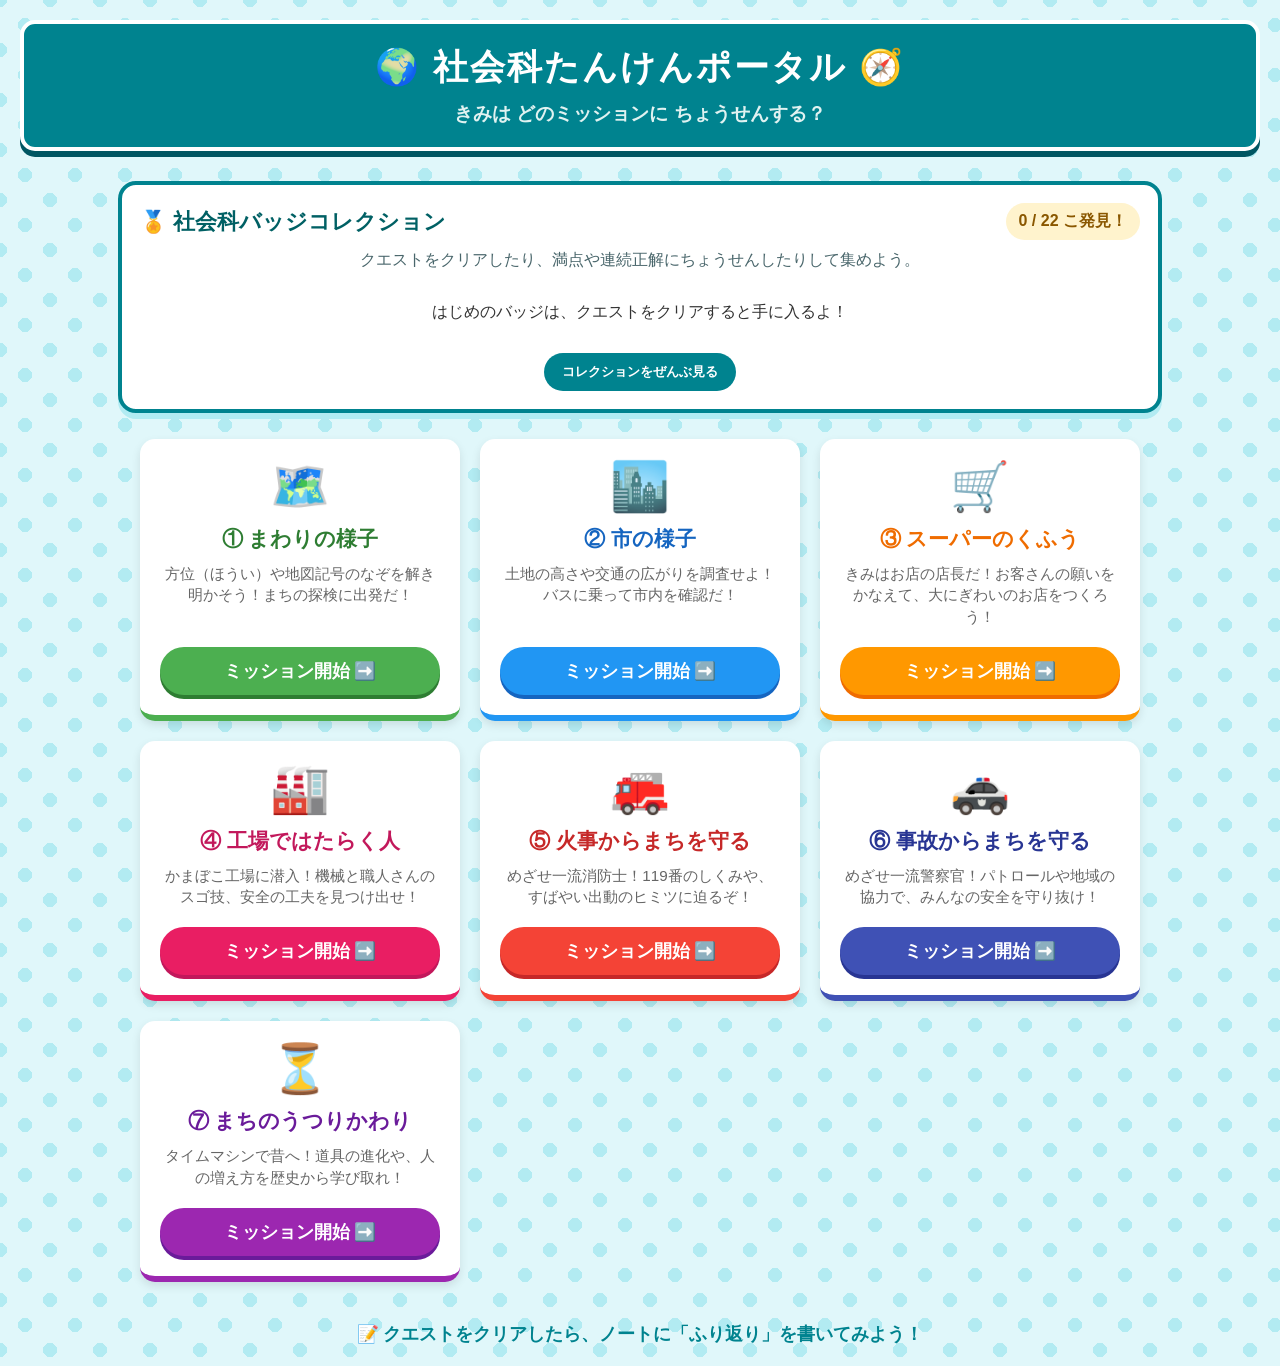
==== index.html @ ac54dc41 "feat: connect index.html to badge collection" ====
<!DOCTYPE html>
<html lang="ja">
<head>
    <meta charset="UTF-8">
    <meta name="viewport" content="width=device-width, initial-scale=1.0">
    <title>社会科たんけんポータル</title>
    <style>
        body { 
            font-family: 'Hiragino Maru Gothic ProN', 'Meiryo', sans-serif; 
            background-color: #e0f7fa; 
            color: #333; 
            text-align: center; 
            margin: 0; 
            padding: 20px; 
            background-image: radial-gradient(#b2ebf2 20%, transparent 20%), radial-gradient(#b2ebf2 20%, transparent 20%);
            background-position: 0 0, 25px 25px;
            background-size: 50px 50px;
        }
        .header-container {
            background-color: #00838f;
            color: white;
            padding: 20px;
            border-radius: 15px;
            margin-bottom: 30px;
            box-shadow: 0 6px 0 #005662;
            border: 4px solid #fff;
        }
        h1 { margin: 0; font-size: 2.2em; letter-spacing: 2px;}
        p.subtitle { margin: 10px 0 0 0; font-size: 1.2em; font-weight: bold; color: #e0f2f1; }
        
        .mission-grid {
            display: grid;
            grid-template-columns: repeat(auto-fit, minmax(280px, 1fr));
            gap: 20px;
            max-width: 1000px;
            margin: 0 auto;
        }

        .mission-card {
            background-color: white;
            border-radius: 15px;
            padding: 20px;
            box-shadow: 0 4px 10px rgba(0,0,0,0.1);
            border-bottom: 6px solid #ccc;
            transition: all 0.2s;
            display: flex;
            flex-direction: column;
            justify-content: space-between;
        }

        .mission-card:hover {
            transform: translateY(-5px);
            box-shadow: 0 8px 15px rgba(0,0,0,0.2);
        }

        .icon { font-size: 3em; margin-bottom: 10px; }
        .mission-title { font-size: 1.3em; font-weight: bold; margin-bottom: 10px; }
        .mission-desc { font-size: 0.95em; color: #666; margin-bottom: 20px; line-height: 1.4; flex-grow: 1;}

        .start-btn {
            display: inline-block;
            padding: 12px 20px;
            color: white;
            text-decoration: none;
            border-radius: 30px;
            font-weight: bold;
            font-size: 1.1em;
            transition: background-color 0.2s;
        }

        /* 各クエストのテーマカラー */
        .card-1 { border-color: #4caf50; }
        .card-1 .mission-title { color: #2e7d32; }
        .card-1 .start-btn { background-color: #4caf50; box-shadow: 0 4px 0 #2e7d32; }
        .card-1 .start-btn:active { transform: translateY(4px); box-shadow: none; }

        .card-2 { border-color: #2196f3; }
        .card-2 .mission-title { color: #1565c0; }
        .card-2 .start-btn { background-color: #2196f3; box-shadow: 0 4px 0 #1565c0; }
        .card-2 .start-btn:active { transform: translateY(4px); box-shadow: none; }

        .card-3 { border-color: #ff9800; }
        .card-3 .mission-title { color: #ef6c00; }
        .card-3 .start-btn { background-color: #ff9800; box-shadow: 0 4px 0 #ef6c00; }
        .card-3 .start-btn:active { transform: translateY(4px); box-shadow: none; }

        .card-4 { border-color: #e91e63; }
        .card-4 .mission-title { color: #c2185b; }
        .card-4 .start-btn { background-color: #e91e63; box-shadow: 0 4px 0 #c2185b; }
        .card-4 .start-btn:active { transform: translateY(4px); box-shadow: none; }

        .card-5 { border-color: #f44336; }
        .card-5 .mission-title { color: #c62828; }
        .card-5 .start-btn { background-color: #f44336; box-shadow: 0 4px 0 #c62828; }
        .card-5 .start-btn:active { transform: translateY(4px); box-shadow: none; }

        .card-6 { border-color: #3f51b5; }
        .card-6 .mission-title { color: #283593; }
        .card-6 .start-btn { background-color: #3f51b5; box-shadow: 0 4px 0 #283593; }
        .card-6 .start-btn:active { transform: translateY(4px); box-shadow: none; }

        .card-7 { border-color: #9c27b0; }
        .card-7 .mission-title { color: #6a1b9a; }
        .card-7 .start-btn { background-color: #9c27b0; box-shadow: 0 4px 0 #6a1b9a; }
        .card-7 .start-btn:active { transform: translateY(4px); box-shadow: none; }

        .footer {
            margin-top: 40px;
            color: #00838f;
            font-weight: bold;
            font-size: 1.1em;
        }
    </style>
</head>
<body>

    <div class="header-container">
        <h1>🌍 社会科たんけんポータル 🧭</h1>
        <p class="subtitle">きみは どのミッションに ちょうせんする？</p>
    </div>

    <div class="mission-grid">
        <div class="mission-card card-1">
            <div class="icon">🗺️</div>
            <div class="mission-title">① まわりの様子</div>
            <div class="mission-desc">方位（ほうい）や地図記号のなぞを解き明かそう！まちの探検に出発だ！</div>
            <a href="unit1.html" class="start-btn">ミッション開始 ➡️</a>
        </div>

        <div class="mission-card card-2">
            <div class="icon">🏙️</div>
            <div class="mission-title">② 市の様子</div>
            <div class="mission-desc">土地の高さや交通の広がりを調査せよ！バスに乗って市内を確認だ！</div>
            <a href="unit2.html" class="start-btn">ミッション開始 ➡️</a>
        </div>

        <div class="mission-card card-3">
            <div class="icon">🛒</div>
            <div class="mission-title">③ スーパーのくふう</div>
            <div class="mission-desc">きみはお店の店長だ！お客さんの願いをかなえて、大にぎわいのお店をつくろう！</div>
            <a href="unit3.html" class="start-btn">ミッション開始 ➡️</a>
        </div>

        <div class="mission-card card-4">
            <div class="icon">🏭</div>
            <div class="mission-title">④ 工場ではたらく人</div>
            <div class="mission-desc">かまぼこ工場に潜入！機械と職人さんのスゴ技、安全の工夫を見つけ出せ！</div>
            <a href="unit4.html" class="start-btn">ミッション開始 ➡️</a>
        </div>

        <div class="mission-card card-5">
            <div class="icon">🚒</div>
            <div class="mission-title">⑤ 火事からまちを守る</div>
            <div class="mission-desc">めざせ一流消防士！119番のしくみや、すばやい出動のヒミツに迫るぞ！</div>
            <a href="unit5.html" class="start-btn">ミッション開始 ➡️</a>
        </div>

        <div class="mission-card card-6">
            <div class="icon">🚓</div>
            <div class="mission-title">⑥ 事故からまちを守る</div>
            <div class="mission-desc">めざせ一流警察官！パトロールや地域の協力で、みんなの安全を守り抜け！</div>
            <a href="unit6.html" class="start-btn">ミッション開始 ➡️</a>
        </div>

        <div class="mission-card card-7">
            <div class="icon">⏳</div>
            <div class="mission-title">⑦ まちのうつりかわり</div>
            <div class="mission-desc">タイムマシンで昔へ！道具の進化や、人の増え方を歴史から学び取れ！</div>
            <a href="unit7.html" class="start-btn">ミッション開始 ➡️</a>
        </div>
    </div>

    <div class="footer">
        📝 クエストをクリアしたら、ノートに「ふり返り」を書いてみよう！
    </div>

    <script src="badges.js"></script>
</body>
</html>
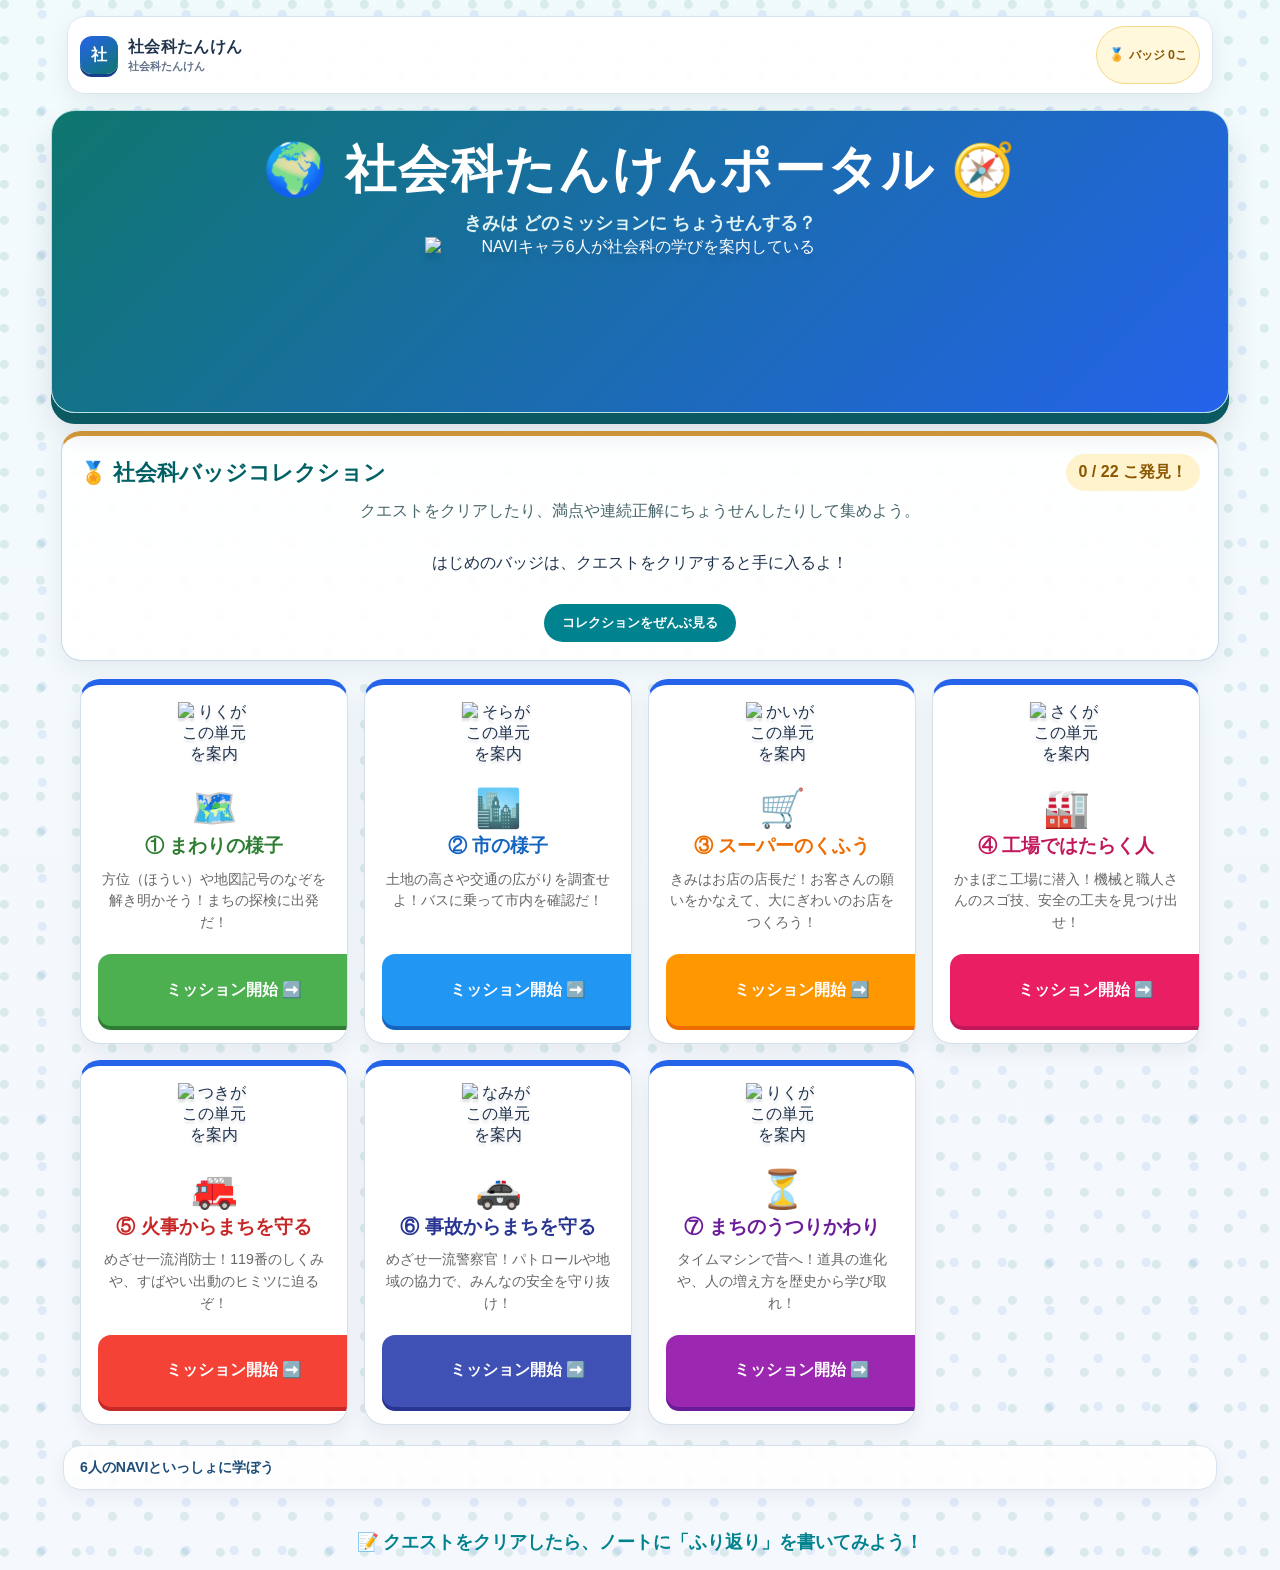
==== commit 519fb1f4: "Apply edu-kit shell and NAVI guidance to index.html" ====
--- a/index.html
+++ b/index.html
@@ -111,7 +111,14 @@
             font-size: 1.1em;
         }
     </style>
-</head>
+
+    <!-- edu-kit shared learning styles -->
+    <link rel="stylesheet" href="https://tt-sensei.github.io/edu-effects/css/edu-effects.css">
+    <link rel="stylesheet" href="https://tt-sensei.github.io/edu-effects/css/edu-learning.css">
+    <link rel="stylesheet" href="https://tt-sensei.github.io/edu-effects/css/edu-effects-library.css">
+    <link rel="stylesheet" href="https://tt-sensei.github.io/edu-effects/css/edu-effects-learning-motion.css">
+    <link rel="stylesheet" href="edu-kit-social.css">
+  </head>
 <body>
 
     <div class="header-container">
@@ -173,7 +180,10 @@
     <div class="footer">
         📝 クエストをクリアしたら、ノートに「ふり返り」を書いてみよう！
     </div>
+    <!-- edu-kit shared effects and social-studies support -->
+    <script src="https://tt-sensei.github.io/edu-effects/js/edu-effects.js"></script>
+    <script src="edu-kit-social.js"></script>
+    <script src="badges.js"></script>
 
-    <script src="badges.js"></script>
 </body>
 </html>
--- a/edu-kit-social.css
+++ b/edu-kit-social.css
@@ -0,0 +1,664 @@
+/* edu-kit selected social-studies shell */
+:root {
+  --social-ink: #20334d;
+  --social-muted: #64748b;
+  --social-line: #dbe4ef;
+  --social-paper: #f5f8fc;
+  --social-blue: #2563eb;
+  --social-teal: #0f766e;
+  --social-gold: #d79b38;
+  --social-coral: #dc713c;
+}
+
+body.edu-page {
+  min-width: 320px;
+  color: var(--social-ink);
+  font-family: -apple-system, BlinkMacSystemFont, "Segoe UI", "Noto Sans JP",
+    "Hiragino Kaku Gothic ProN", Meiryo, sans-serif;
+  -webkit-font-smoothing: antialiased;
+}
+
+.edu-kit-topbar {
+  width: min(100%, 1120px);
+  min-height: 58px;
+  display: flex;
+  align-items: center;
+  justify-content: space-between;
+  gap: 14px;
+  margin: 0 auto 16px;
+  padding: 9px 12px;
+  border: 1px solid var(--social-line);
+  border-radius: 18px;
+  background: rgb(255 255 255 / 94%);
+  box-shadow: 0 8px 22px rgb(31 50 78 / 8%);
+  position: sticky;
+  top: 10px;
+  z-index: 15;
+  text-align: left;
+}
+
+.edu-kit-brand {
+  display: inline-flex;
+  align-items: center;
+  gap: 10px;
+  min-width: 0;
+  color: var(--social-ink);
+  text-decoration: none;
+}
+
+.edu-kit-brand-mark {
+  display: grid;
+  place-items: center;
+  flex: 0 0 auto;
+  width: 38px;
+  height: 38px;
+  border-radius: 12px;
+  color: #fff;
+  background: linear-gradient(145deg, #2563eb, #0f766e);
+  font-weight: 950;
+  box-shadow: 0 3px 0 #173f8a;
+}
+
+.edu-kit-brand-copy {
+  min-width: 0;
+  line-height: 1.25;
+}
+
+.edu-kit-brand-copy strong {
+  display: block;
+  font-size: .98rem;
+  letter-spacing: .02em;
+}
+
+.edu-kit-brand-copy small {
+  display: block;
+  margin-top: 2px;
+  color: var(--social-muted);
+  font-size: .7rem;
+  font-weight: 700;
+}
+
+.edu-kit-topbar-actions {
+  display: flex;
+  align-items: center;
+  justify-content: flex-end;
+  gap: 8px;
+  flex-wrap: wrap;
+}
+
+.edu-kit-badge-count,
+.edu-kit-home-link {
+  min-height: 40px;
+  display: inline-flex;
+  align-items: center;
+  justify-content: center;
+  padding: 8px 12px;
+  border-radius: 999px;
+  font-size: .78rem;
+  font-weight: 850;
+  white-space: nowrap;
+}
+
+.edu-kit-badge-count {
+  color: #8a5700;
+  border: 1px solid #f4d889;
+  background: #fff8dc;
+}
+
+.edu-kit-home-link {
+  color: #1d4ed8;
+  border: 1px solid #bfdbfe;
+  background: #eff6ff;
+  text-decoration: none;
+}
+
+.edu-kit-home-link:hover,
+.edu-kit-home-link:focus-visible {
+  background: #dbeafe;
+}
+
+body.edu-unit-page {
+  min-height: 100vh;
+  padding: 16px 16px 42px;
+  background:
+    radial-gradient(circle at 9% 10%, rgb(37 99 235 / 8%) 0 4px, transparent 5px),
+    radial-gradient(circle at 90% 20%, rgb(15 118 110 / 7%) 0 4px, transparent 5px),
+    linear-gradient(180deg, #f7fbff 0%, #eef5fb 100%);
+  background-size: 34px 34px, 44px 44px, auto;
+}
+
+body.edu-unit-page > h1 {
+  width: min(100%, 1000px);
+  margin: 10px auto 4px;
+  color: #1e4d78;
+  font-size: clamp(1.65rem, 3.8vw, 2.65rem);
+  line-height: 1.2;
+  letter-spacing: -.025em;
+}
+
+body.edu-unit-page > p.edu-unit-lead {
+  width: min(100%, 840px);
+  margin: 0 auto 15px !important;
+  color: var(--social-muted);
+  font-size: clamp(.9rem, 1.7vw, 1.05rem);
+  font-weight: 700;
+}
+
+.edu-coach {
+  width: min(100%, 960px);
+  display: grid;
+  grid-template-columns: 96px minmax(0, 1fr) auto;
+  align-items: center;
+  gap: 16px;
+  margin: 0 auto 16px;
+  padding: 12px 16px;
+  border: 1px solid #cddfed;
+  border-radius: 20px;
+  background: rgb(255 255 255 / 92%);
+  box-shadow: 0 8px 24px rgb(31 50 78 / 7%);
+  text-align: left;
+}
+
+.edu-coach-figure {
+  display: grid;
+  place-items: end center;
+  align-self: stretch;
+  min-height: 108px;
+  border-radius: 16px;
+  background: linear-gradient(180deg, #eff6ff, #f0fdfa);
+  overflow: hidden;
+}
+
+.edu-coach-figure img {
+  width: 86px;
+  height: 118px;
+  object-fit: contain;
+  object-position: bottom center;
+}
+
+.edu-coach-copy {
+  min-width: 0;
+}
+
+.edu-coach-label {
+  display: block;
+  margin-bottom: 3px;
+  color: #2563eb;
+  font-size: .72rem;
+  font-weight: 900;
+  letter-spacing: .06em;
+}
+
+.edu-coach-speech {
+  margin: 0;
+  color: var(--social-ink);
+  font-size: clamp(.88rem, 1.8vw, 1rem);
+  font-weight: 750;
+  line-height: 1.55;
+}
+
+.edu-coach-role {
+  margin: 4px 0 0;
+  color: var(--social-muted);
+  font-size: .72rem;
+}
+
+.edu-hint-button {
+  min-height: 48px;
+  padding: 10px 14px;
+  border: 1px solid #bfdbfe;
+  border-radius: 13px;
+  color: #1d4ed8;
+  background: #eff6ff;
+  font-weight: 850;
+  white-space: nowrap;
+}
+
+.edu-hint-button:hover,
+.edu-hint-button:focus-visible {
+  background: #dbeafe;
+}
+
+.edu-coach-team {
+  grid-column: 1 / -1;
+  display: flex;
+  align-items: center;
+  gap: 10px;
+  padding-top: 8px;
+  border-top: 1px solid #e7eef6;
+}
+
+.edu-coach-team-label {
+  flex: 0 0 auto;
+  color: var(--social-muted);
+  font-size: .7rem;
+  font-weight: 850;
+}
+
+.edu-coach-team-list {
+  min-width: 0;
+  display: flex;
+  align-items: end;
+  gap: 3px;
+}
+
+.edu-coach-team-list img {
+  width: 34px;
+  height: 40px;
+  object-fit: contain;
+  object-position: bottom center;
+}
+
+body.edu-unit-page .game-container {
+  width: min(100%, 960px);
+  max-width: 960px;
+  margin: 0 auto 18px;
+  padding: clamp(16px, 3vw, 28px);
+  border: 1px solid var(--social-line);
+  border-radius: 24px;
+  background: rgb(255 255 255 / 96%);
+  box-shadow: 0 14px 34px rgb(31 50 78 / 10%);
+}
+
+body.edu-unit-page #game-area {
+  border-top: 6px solid var(--social-blue);
+}
+
+body.edu-unit-page #result-area {
+  border-top: 6px solid var(--social-gold);
+}
+
+body.edu-unit-page .status-bar {
+  min-height: 30px;
+  color: var(--social-muted);
+  font-size: .88rem;
+}
+
+body.edu-unit-page .progress-container {
+  height: 18px;
+  margin: 8px 2px 22px;
+  border: 1px solid #cbd5e1;
+  border-radius: 999px;
+  background: #e8eef5;
+  box-shadow: inset 0 1px 2px rgb(31 50 78 / 10%);
+}
+
+body.edu-unit-page .progress-bar {
+  background: linear-gradient(90deg, #2563eb, #0f766e);
+}
+
+body.edu-unit-page .player-icon {
+  top: -19px;
+  font-size: 29px;
+  filter: drop-shadow(0 2px 1px rgb(31 50 78 / 18%));
+}
+
+body.edu-unit-page .goal-icon {
+  top: -2px;
+}
+
+body.edu-unit-page .question-text {
+  margin: 0 0 18px;
+  padding: 18px 20px;
+  border: 1px solid #d8e4ef;
+  border-left: 5px solid var(--social-blue);
+  border-radius: 16px;
+  color: var(--social-ink);
+  background: #fbfdff;
+  font-size: clamp(1.1rem, 2.4vw, 1.42rem);
+  line-height: 1.55;
+  text-align: left;
+  box-shadow: 0 3px 10px rgb(31 50 78 / 4%);
+}
+
+body.edu-unit-page .choices {
+  display: grid;
+  grid-template-columns: repeat(2, minmax(0, 1fr));
+  gap: 12px;
+}
+
+body.edu-unit-page .choice-btn {
+  width: 100%;
+  min-height: 58px;
+  padding: 13px 16px;
+  border: 1px solid #cbd8e6;
+  border-radius: 15px;
+  color: var(--social-ink);
+  background: #fff;
+  font-size: clamp(.95rem, 1.8vw, 1.08rem);
+  font-weight: 750;
+  line-height: 1.4;
+  text-align: left;
+  box-shadow: 0 3px 0 #d9e4ef;
+  position: relative;
+}
+
+body.edu-unit-page .choice-btn:hover {
+  border-color: #93c5fd;
+  background: #eff6ff;
+  transform: translateY(-1px);
+}
+
+body.edu-unit-page .choice-btn:active {
+  transform: translateY(2px);
+  box-shadow: none;
+}
+
+body.edu-unit-page #explanation-area {
+  margin-top: 18px;
+  padding: 17px;
+  border: 1px solid #bbd8ca;
+  border-left: 5px solid var(--social-teal);
+  border-radius: 16px;
+  color: #1f513f;
+  background: #f1fbf7;
+  font-size: 1rem;
+  line-height: 1.65;
+  text-align: left;
+}
+
+body.edu-unit-page .next-btn {
+  min-height: 52px;
+  margin-top: 15px;
+  border-radius: 14px;
+  font-size: 1.05rem;
+}
+
+body.edu-unit-page .edu-result-team {
+  display: block;
+  width: min(100%, 270px);
+  height: 130px;
+  margin: -6px auto 2px;
+  object-fit: contain;
+}
+
+body.edu-unit-page .result-title {
+  line-height: 1.25;
+}
+
+body.edu-unit-page .reflection-box {
+  border-radius: 16px;
+  border-color: #f4d889;
+  background: #fffbed;
+  line-height: 1.65;
+}
+
+body.edu-portal-page {
+  min-height: 100vh;
+  padding: 16px;
+  background:
+    radial-gradient(circle at 12% 12%, rgb(15 118 110 / 11%) 0 4px, transparent 5px),
+    radial-gradient(circle at 88% 30%, rgb(37 99 235 / 10%) 0 4px, transparent 5px),
+    linear-gradient(180deg, #f2fbfc 0%, #f5f8fc 75%);
+  background-size: 36px 36px, 48px 48px, auto;
+}
+
+body.edu-portal-page .header-container {
+  width: min(100%, 1120px);
+  max-width: 1120px;
+  margin: 0 auto 18px;
+  padding: clamp(17px, 3vw, 28px);
+  border: 1px solid #b8dfe2;
+  border-radius: 24px;
+  background: linear-gradient(135deg, #0f766e, #2563eb);
+  box-shadow: 0 11px 0 #0b5961, 0 18px 30px rgb(31 50 78 / 13%);
+  overflow: hidden;
+  position: relative;
+}
+
+body.edu-portal-page .header-container h1 {
+  position: relative;
+  z-index: 1;
+  font-size: clamp(1.7rem, 4.6vw, 3.2rem);
+  line-height: 1.2;
+}
+
+body.edu-portal-page .header-container .subtitle {
+  position: relative;
+  z-index: 1;
+  font-size: clamp(.93rem, 2vw, 1.15rem);
+}
+
+.edu-portal-team-hero {
+  display: block;
+  width: min(100%, 430px);
+  height: 165px;
+  margin: 2px auto -18px;
+  object-fit: contain;
+  object-position: center bottom;
+  filter: drop-shadow(0 7px 2px rgb(9 45 67 / 15%));
+  position: relative;
+  z-index: 1;
+}
+
+body.edu-portal-page .badge-panel {
+  width: min(100%, 1120px);
+  max-width: 1120px;
+  margin: 0 auto 18px;
+  border: 1px solid #c7d9e8;
+  border-top: 5px solid var(--social-gold);
+  border-radius: 20px;
+  background: rgb(255 255 255 / 96%);
+  box-shadow: 0 8px 24px rgb(31 50 78 / 7%);
+}
+
+body.edu-portal-page .badge-grid {
+  grid-template-columns: repeat(auto-fit, minmax(120px, 1fr));
+}
+
+body.edu-portal-page .mission-grid {
+  width: min(100%, 1120px);
+  max-width: 1120px;
+  grid-template-columns: repeat(4, minmax(0, 1fr));
+  gap: 16px;
+}
+
+body.edu-portal-page .mission-card {
+  min-height: 315px;
+  padding: 17px;
+  border: 1px solid #d5e0ea;
+  border-top: 6px solid var(--card-accent, #2563eb);
+  border-bottom: 1px solid #d5e0ea;
+  border-radius: 20px;
+  box-shadow: 0 8px 20px rgb(31 50 78 / 7%);
+  overflow: hidden;
+}
+
+body.edu-portal-page .mission-card:hover {
+  transform: translateY(-3px);
+  box-shadow: 0 13px 26px rgb(31 50 78 / 12%);
+}
+
+body.edu-portal-page .mission-card .icon {
+  margin: 0 0 4px;
+  font-size: 2.35rem;
+}
+
+body.edu-portal-page .mission-card .mission-title {
+  font-size: 1.16rem;
+  line-height: 1.3;
+}
+
+body.edu-portal-page .mission-card .mission-desc {
+  font-size: .88rem;
+  line-height: 1.55;
+}
+
+.mission-navi {
+  display: block;
+  width: 72px;
+  height: 82px;
+  margin: 0 auto 2px;
+  object-fit: contain;
+  object-position: bottom center;
+  filter: drop-shadow(0 3px 1px rgb(31 50 78 / 15%));
+}
+
+body.edu-portal-page .start-btn {
+  min-height: 48px;
+  display: inline-flex;
+  align-items: center;
+  justify-content: center;
+  width: 100%;
+  margin-top: auto;
+  border-radius: 13px;
+  font-size: .98rem;
+}
+
+.edu-team-strip {
+  width: min(100%, 1120px);
+  display: grid;
+  grid-template-columns: auto 1fr;
+  align-items: center;
+  gap: 14px;
+  margin: 20px auto 0;
+  padding: 12px 16px;
+  border: 1px solid #d6e2ed;
+  border-radius: 18px;
+  background: rgb(255 255 255 / 88%);
+  box-shadow: 0 6px 18px rgb(31 50 78 / 6%);
+  text-align: left;
+}
+
+.edu-team-strip strong {
+  color: #1e4d78;
+  font-size: .88rem;
+  white-space: nowrap;
+}
+
+.edu-team-strip-list {
+  display: flex;
+  align-items: end;
+  justify-content: space-around;
+  gap: 5px;
+}
+
+.edu-team-strip-list img {
+  width: 54px;
+  height: 64px;
+  object-fit: contain;
+  object-position: bottom center;
+}
+
+.badge-card {
+  transition: transform 160ms ease, box-shadow 160ms ease;
+}
+
+.badge-card:hover {
+  transform: translateY(-2px);
+  box-shadow: 0 5px 13px rgb(31 50 78 / 9%);
+}
+
+@media (max-width: 980px) {
+  body.edu-portal-page .mission-grid {
+    grid-template-columns: repeat(2, minmax(0, 1fr));
+  }
+}
+
+@media (max-width: 720px) {
+  .edu-kit-topbar {
+    top: 6px;
+    border-radius: 15px;
+  }
+
+  .edu-kit-brand-copy strong {
+    font-size: .88rem;
+  }
+
+  .edu-kit-brand-copy small {
+    display: none;
+  }
+
+  .edu-kit-badge-count,
+  .edu-kit-home-link {
+    min-height: 38px;
+    padding: 7px 9px;
+    font-size: .7rem;
+  }
+
+  body.edu-unit-page,
+  body.edu-portal-page {
+    padding: 10px 10px 28px;
+  }
+
+  .edu-coach {
+    grid-template-columns: 74px minmax(0, 1fr);
+    gap: 10px;
+    padding: 10px;
+  }
+
+  .edu-coach-figure {
+    min-height: 98px;
+  }
+
+  .edu-coach-figure img {
+    width: 70px;
+    height: 104px;
+  }
+
+  .edu-hint-button {
+    grid-column: 2;
+    justify-self: start;
+    min-height: 44px;
+  }
+
+  .edu-coach-team {
+    gap: 7px;
+  }
+
+  .edu-coach-team-list img {
+    width: 28px;
+    height: 36px;
+  }
+
+  body.edu-unit-page .game-container {
+    border-radius: 19px;
+    padding: 14px 12px 18px;
+  }
+
+  body.edu-unit-page .choices {
+    grid-template-columns: 1fr;
+  }
+
+  body.edu-unit-page .choice-btn {
+    min-height: 54px;
+  }
+
+  .edu-portal-team-hero {
+    height: 132px;
+    margin-bottom: -13px;
+  }
+
+  body.edu-portal-page .mission-grid {
+    grid-template-columns: 1fr;
+  }
+
+  body.edu-portal-page .mission-card {
+    min-height: 286px;
+  }
+
+  .edu-team-strip {
+    grid-template-columns: 1fr;
+    gap: 8px;
+    text-align: center;
+  }
+
+  .edu-team-strip-list img {
+    width: 43px;
+    height: 53px;
+  }
+
+  body.edu-unit-page .edu-result-team {
+    height: 105px;
+  }
+}
+
+@media (prefers-reduced-motion: reduce) {
+  .edu-kit-topbar,
+  .edu-coach,
+  .mission-navi,
+  .edu-team-strip-list img,
+  .badge-card {
+    transition: none !important;
+  }
+}
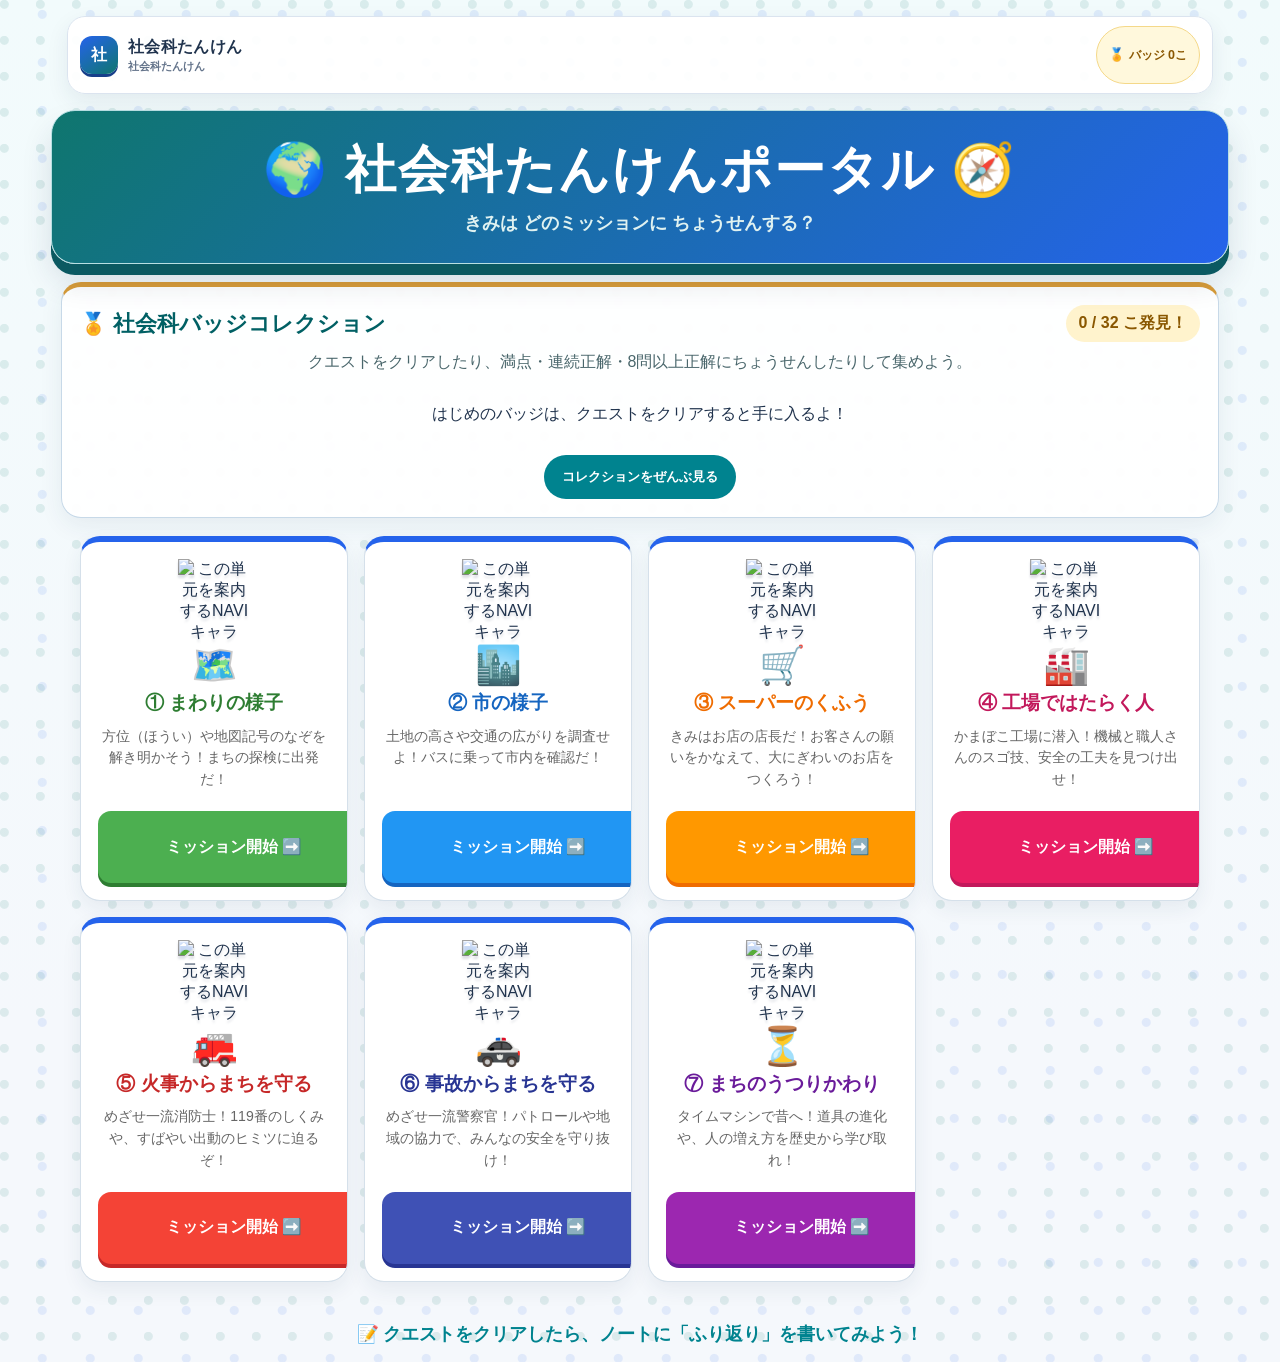
==== commit f65828bc: "Refresh edu-kit social assets" ====
--- a/index.html
+++ b/index.html
@@ -117,7 +117,7 @@
     <link rel="stylesheet" href="https://tt-sensei.github.io/edu-effects/css/edu-learning.css">
     <link rel="stylesheet" href="https://tt-sensei.github.io/edu-effects/css/edu-effects-library.css">
     <link rel="stylesheet" href="https://tt-sensei.github.io/edu-effects/css/edu-effects-learning-motion.css">
-    <link rel="stylesheet" href="edu-kit-social.css">
+    <link rel="stylesheet" href="edu-kit-social.css?v=20260828-2">
   </head>
 <body>
 
@@ -182,7 +182,7 @@
     </div>
     <!-- edu-kit shared effects and social-studies support -->
     <script src="https://tt-sensei.github.io/edu-effects/js/edu-effects.js"></script>
-    <script src="edu-kit-social.js"></script>
+    <script src="edu-kit-social.js?v=20260828-2"></script>
     <script src="badges.js"></script>
 
 </body>
--- a/edu-kit-social.css
+++ b/edu-kit-social.css
@@ -147,7 +147,7 @@
 .edu-coach {
   width: min(100%, 960px);
   display: grid;
-  grid-template-columns: 96px minmax(0, 1fr) auto;
+  grid-template-columns: 96px minmax(0, 1fr);
   align-items: center;
   gap: 16px;
   margin: 0 auto 16px;
@@ -197,57 +197,8 @@
   line-height: 1.55;
 }
 
-.edu-coach-role {
-  margin: 4px 0 0;
-  color: var(--social-muted);
-  font-size: .72rem;
-}
-
-.edu-hint-button {
-  min-height: 48px;
-  padding: 10px 14px;
-  border: 1px solid #bfdbfe;
-  border-radius: 13px;
-  color: #1d4ed8;
-  background: #eff6ff;
-  font-weight: 850;
-  white-space: nowrap;
-}
-
-.edu-hint-button:hover,
-.edu-hint-button:focus-visible {
-  background: #dbeafe;
-}
-
-.edu-coach-team {
-  grid-column: 1 / -1;
-  display: flex;
-  align-items: center;
-  gap: 10px;
-  padding-top: 8px;
-  border-top: 1px solid #e7eef6;
-}
-
-.edu-coach-team-label {
-  flex: 0 0 auto;
-  color: var(--social-muted);
-  font-size: .7rem;
-  font-weight: 850;
-}
-
-.edu-coach-team-list {
-  min-width: 0;
-  display: flex;
-  align-items: end;
-  gap: 3px;
-}
-
-.edu-coach-team-list img {
-  width: 34px;
-  height: 40px;
-  object-fit: contain;
-  object-position: bottom center;
-}
+
+
 
 body.edu-unit-page .game-container {
   width: min(100%, 960px);
@@ -364,13 +315,6 @@
   font-size: 1.05rem;
 }
 
-body.edu-unit-page .edu-result-team {
-  display: block;
-  width: min(100%, 270px);
-  height: 130px;
-  margin: -6px auto 2px;
-  object-fit: contain;
-}
 
 body.edu-unit-page .result-title {
   line-height: 1.25;
@@ -419,17 +363,6 @@
   font-size: clamp(.93rem, 2vw, 1.15rem);
 }
 
-.edu-portal-team-hero {
-  display: block;
-  width: min(100%, 430px);
-  height: 165px;
-  margin: 2px auto -18px;
-  object-fit: contain;
-  object-position: center bottom;
-  filter: drop-shadow(0 7px 2px rgb(9 45 67 / 15%));
-  position: relative;
-  z-index: 1;
-}
 
 body.edu-portal-page .badge-panel {
   width: min(100%, 1120px);
@@ -505,40 +438,6 @@
   font-size: .98rem;
 }
 
-.edu-team-strip {
-  width: min(100%, 1120px);
-  display: grid;
-  grid-template-columns: auto 1fr;
-  align-items: center;
-  gap: 14px;
-  margin: 20px auto 0;
-  padding: 12px 16px;
-  border: 1px solid #d6e2ed;
-  border-radius: 18px;
-  background: rgb(255 255 255 / 88%);
-  box-shadow: 0 6px 18px rgb(31 50 78 / 6%);
-  text-align: left;
-}
-
-.edu-team-strip strong {
-  color: #1e4d78;
-  font-size: .88rem;
-  white-space: nowrap;
-}
-
-.edu-team-strip-list {
-  display: flex;
-  align-items: end;
-  justify-content: space-around;
-  gap: 5px;
-}
-
-.edu-team-strip-list img {
-  width: 54px;
-  height: 64px;
-  object-fit: contain;
-  object-position: bottom center;
-}
 
 .badge-card {
   transition: transform 160ms ease, box-shadow 160ms ease;
@@ -596,21 +495,6 @@
     height: 104px;
   }
 
-  .edu-hint-button {
-    grid-column: 2;
-    justify-self: start;
-    min-height: 44px;
-  }
-
-  .edu-coach-team {
-    gap: 7px;
-  }
-
-  .edu-coach-team-list img {
-    width: 28px;
-    height: 36px;
-  }
-
   body.edu-unit-page .game-container {
     border-radius: 19px;
     padding: 14px 12px 18px;
@@ -624,32 +508,12 @@
     min-height: 54px;
   }
 
-  .edu-portal-team-hero {
-    height: 132px;
-    margin-bottom: -13px;
-  }
-
   body.edu-portal-page .mission-grid {
     grid-template-columns: 1fr;
   }
 
   body.edu-portal-page .mission-card {
     min-height: 286px;
-  }
-
-  .edu-team-strip {
-    grid-template-columns: 1fr;
-    gap: 8px;
-    text-align: center;
-  }
-
-  .edu-team-strip-list img {
-    width: 43px;
-    height: 53px;
-  }
-
-  body.edu-unit-page .edu-result-team {
-    height: 105px;
   }
 }
 
@@ -657,7 +521,6 @@
   .edu-kit-topbar,
   .edu-coach,
   .mission-navi,
-  .edu-team-strip-list img,
   .badge-card {
     transition: none !important;
   }
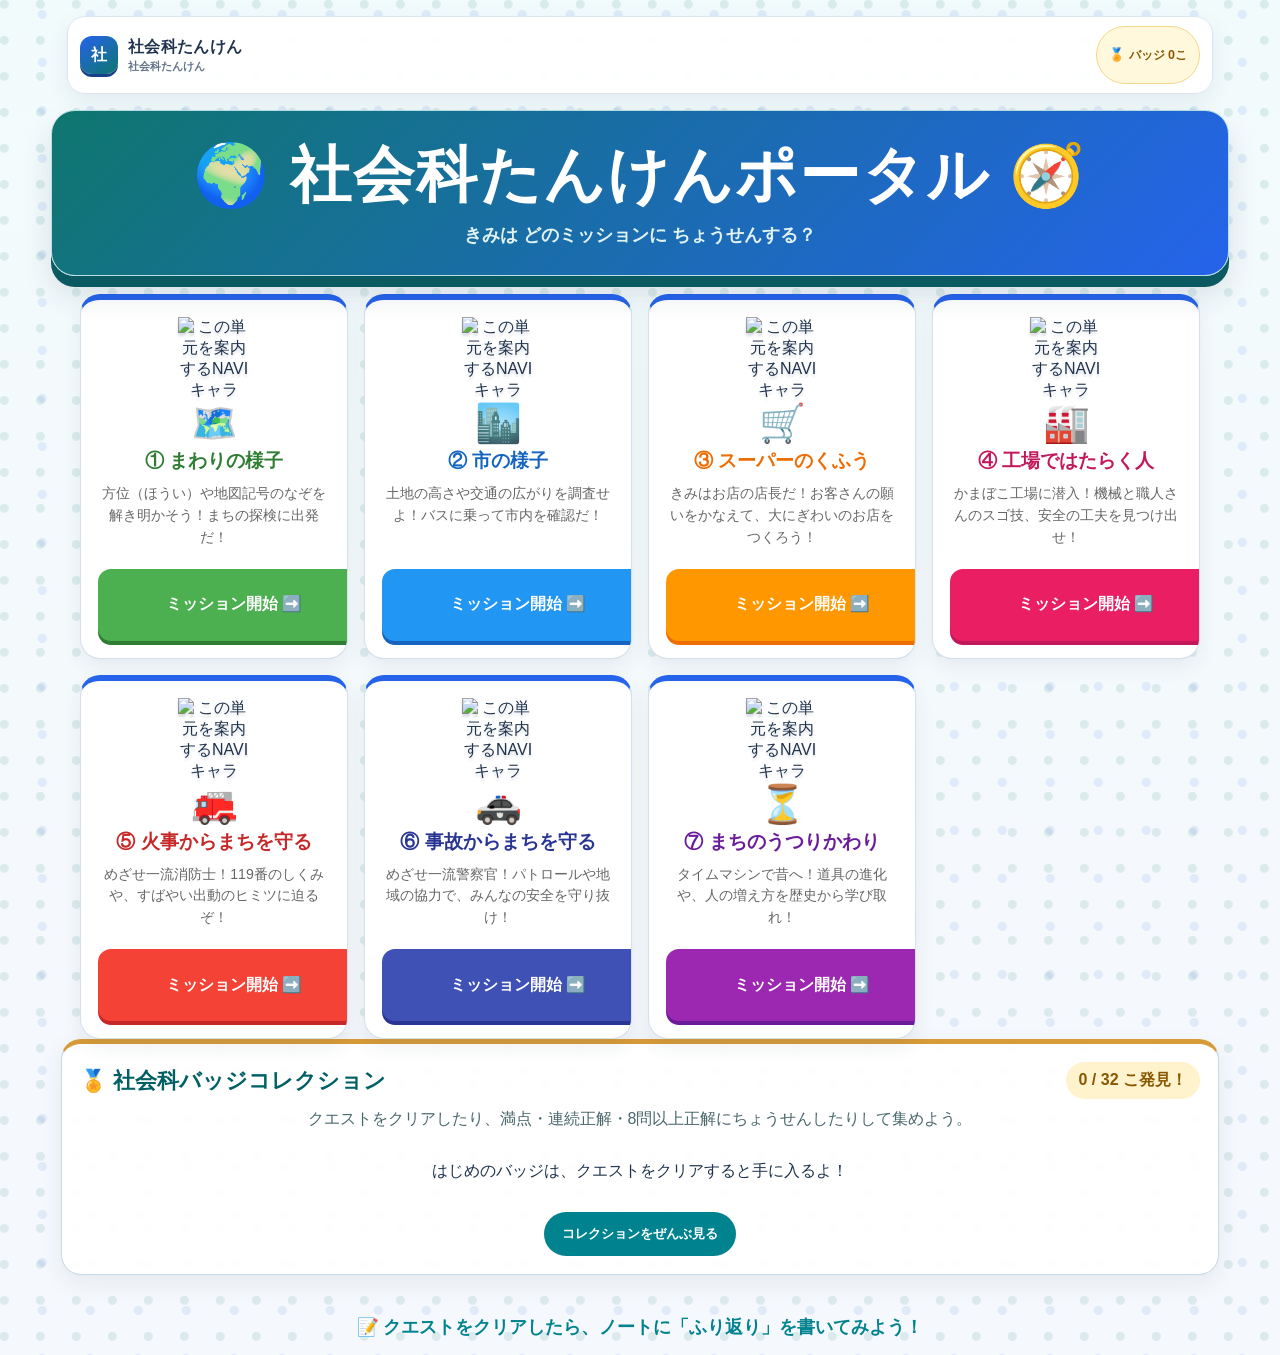
==== commit f4b7387a: "Refresh social layout styles" ====
--- a/index.html
+++ b/index.html
@@ -117,7 +117,7 @@
     <link rel="stylesheet" href="https://tt-sensei.github.io/edu-effects/css/edu-learning.css">
     <link rel="stylesheet" href="https://tt-sensei.github.io/edu-effects/css/edu-effects-library.css">
     <link rel="stylesheet" href="https://tt-sensei.github.io/edu-effects/css/edu-effects-learning-motion.css">
-    <link rel="stylesheet" href="edu-kit-social.css?v=20260828-2">
+    <link rel="stylesheet" href="edu-kit-social.css?v=20260828-3">
   </head>
 <body>
 
--- a/edu-kit-social.css
+++ b/edu-kit-social.css
@@ -131,7 +131,7 @@
   width: min(100%, 1000px);
   margin: 10px auto 4px;
   color: #1e4d78;
-  font-size: clamp(1.65rem, 3.8vw, 2.65rem);
+  font-size: clamp(1.9rem, 4.5vw, 3rem);
   line-height: 1.2;
   letter-spacing: -.025em;
 }
@@ -353,7 +353,7 @@
 body.edu-portal-page .header-container h1 {
   position: relative;
   z-index: 1;
-  font-size: clamp(1.7rem, 4.6vw, 3.2rem);
+  font-size: clamp(2.05rem, 5.6vw, 3.8rem);
   line-height: 1.2;
 }
 
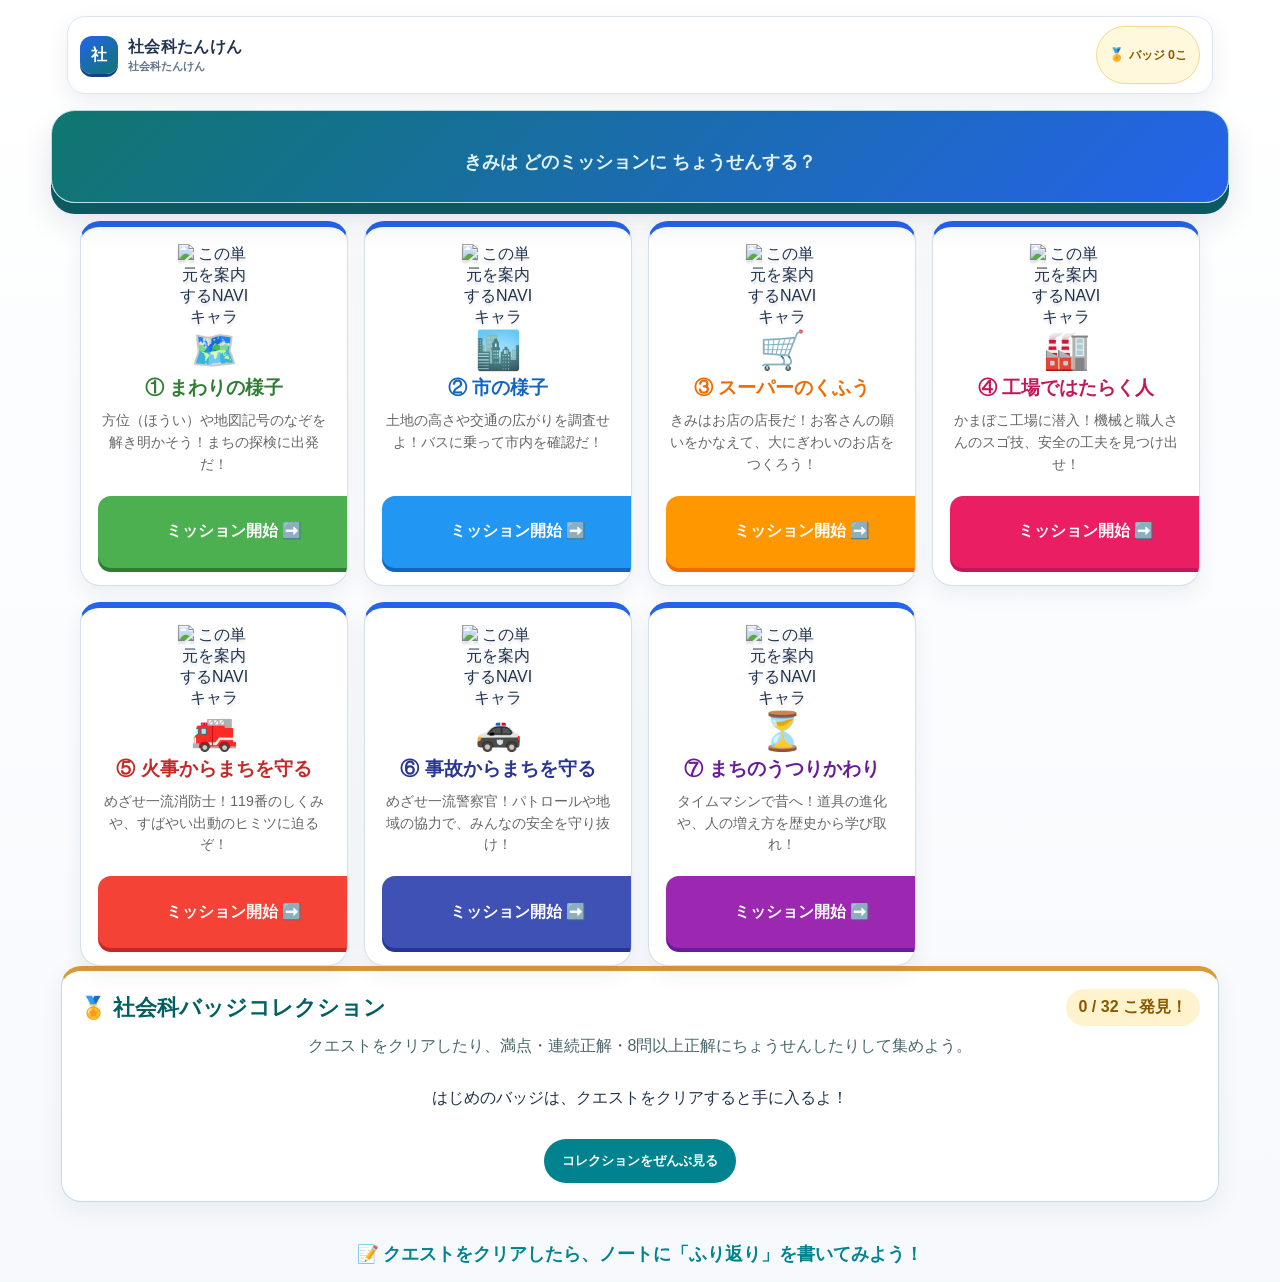
==== commit 2ce7b710: "Refresh portal background" ====
--- a/index.html
+++ b/index.html
@@ -117,7 +117,7 @@
     <link rel="stylesheet" href="https://tt-sensei.github.io/edu-effects/css/edu-learning.css">
     <link rel="stylesheet" href="https://tt-sensei.github.io/edu-effects/css/edu-effects-library.css">
     <link rel="stylesheet" href="https://tt-sensei.github.io/edu-effects/css/edu-effects-learning-motion.css">
-    <link rel="stylesheet" href="edu-kit-social.css?v=20260828-3">
+    <link rel="stylesheet" href="edu-kit-social.css?v=20260828-4">
   </head>
 <body>
 
--- a/edu-kit-social.css
+++ b/edu-kit-social.css
@@ -330,11 +330,10 @@
 body.edu-portal-page {
   min-height: 100vh;
   padding: 16px;
+  color: var(--social-ink);
   background:
-    radial-gradient(circle at 12% 12%, rgb(15 118 110 / 11%) 0 4px, transparent 5px),
-    radial-gradient(circle at 88% 30%, rgb(37 99 235 / 10%) 0 4px, transparent 5px),
-    linear-gradient(180deg, #f2fbfc 0%, #f5f8fc 75%);
-  background-size: 36px 36px, 48px 48px, auto;
+    linear-gradient(180deg, rgb(255 255 255 / 72%), rgb(245 248 252 / 88%)),
+    url("https://tt-sensei.github.io/navi-character-/assets/web/backgrounds/daily/daily-shopping-street.webp") center top / cover fixed;
 }
 
 body.edu-portal-page .header-container {
@@ -350,12 +349,7 @@
   position: relative;
 }
 
-body.edu-portal-page .header-container h1 {
-  position: relative;
-  z-index: 1;
-  font-size: clamp(2.05rem, 5.6vw, 3.8rem);
-  line-height: 1.2;
-}
+body.edu-portal-page .header-container h1 { display: none; }
 
 body.edu-portal-page .header-container .subtitle {
   position: relative;
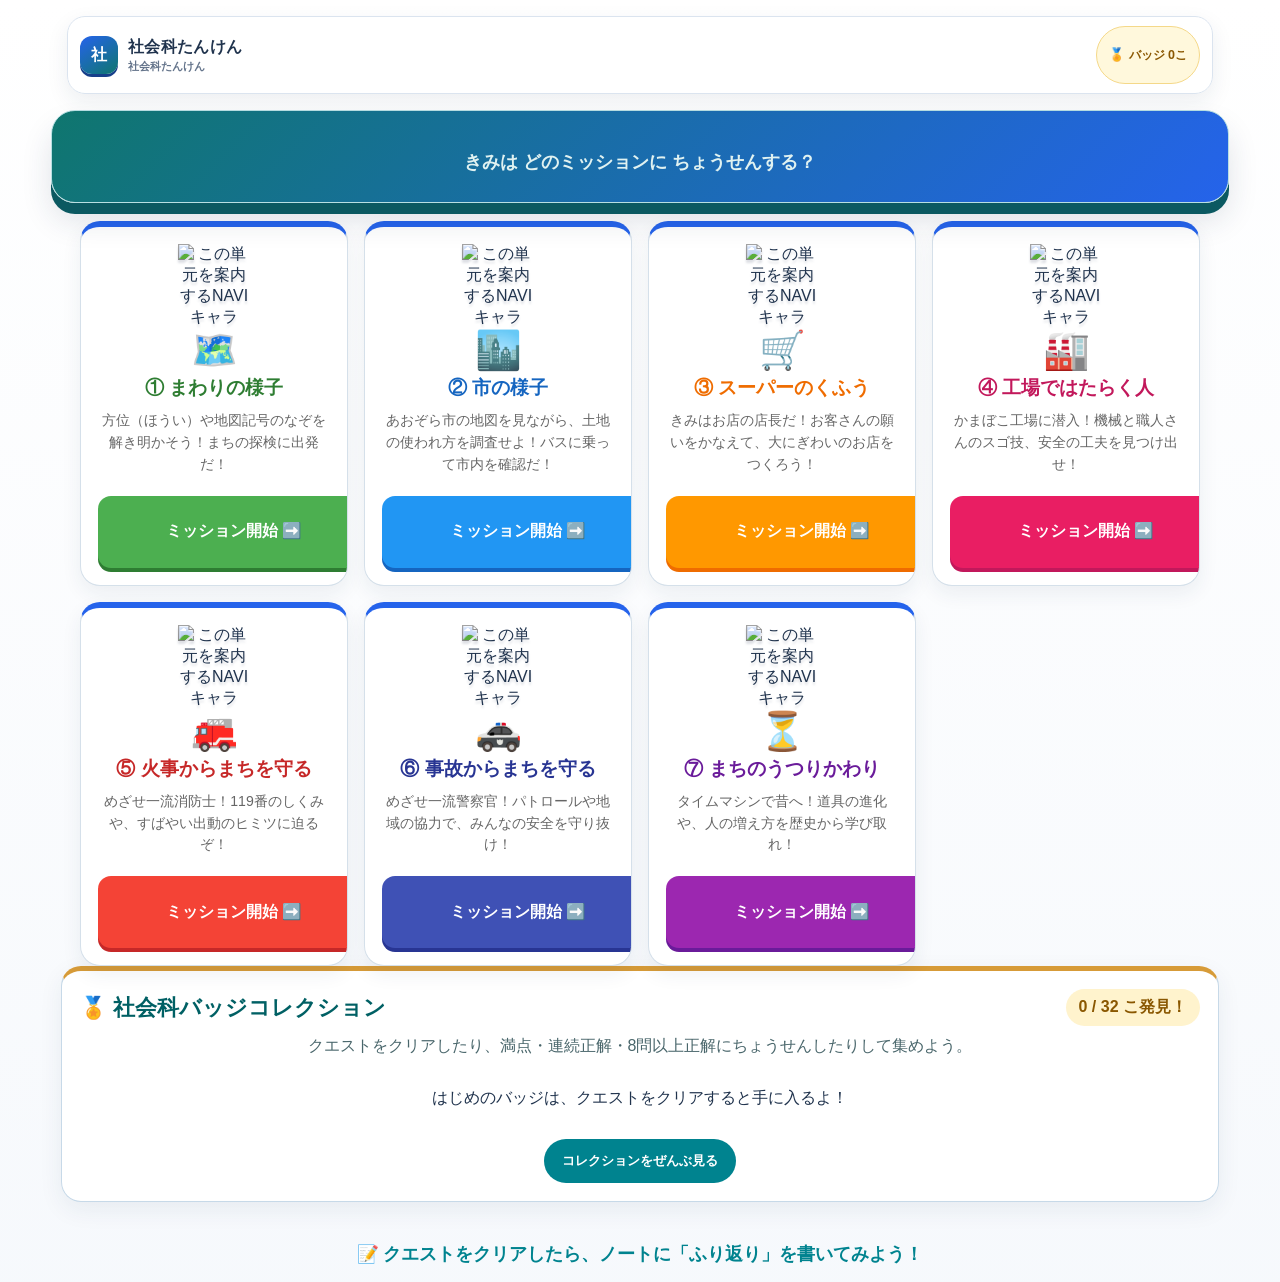
==== commit 2bf511fe: "非特定化と図の追加：unit2を架空の市「あおぞら市」に再構成し地図パネルを追加、unit1に方位・記号パネル、unit3に店内平面図、unit4に工程の流れ図を追加、unit5の火事原因順位を現在の" ====
--- a/index.html
+++ b/index.html
@@ -137,7 +137,7 @@
         <div class="mission-card card-2">
             <div class="icon">🏙️</div>
             <div class="mission-title">② 市の様子</div>
-            <div class="mission-desc">土地の高さや交通の広がりを調査せよ！バスに乗って市内を確認だ！</div>
+            <div class="mission-desc">あおぞら市の地図を見ながら、土地の使われ方を調査せよ！バスに乗って市内を確認だ！</div>
             <a href="unit2.html" class="start-btn">ミッション開始 ➡️</a>
         </div>
 
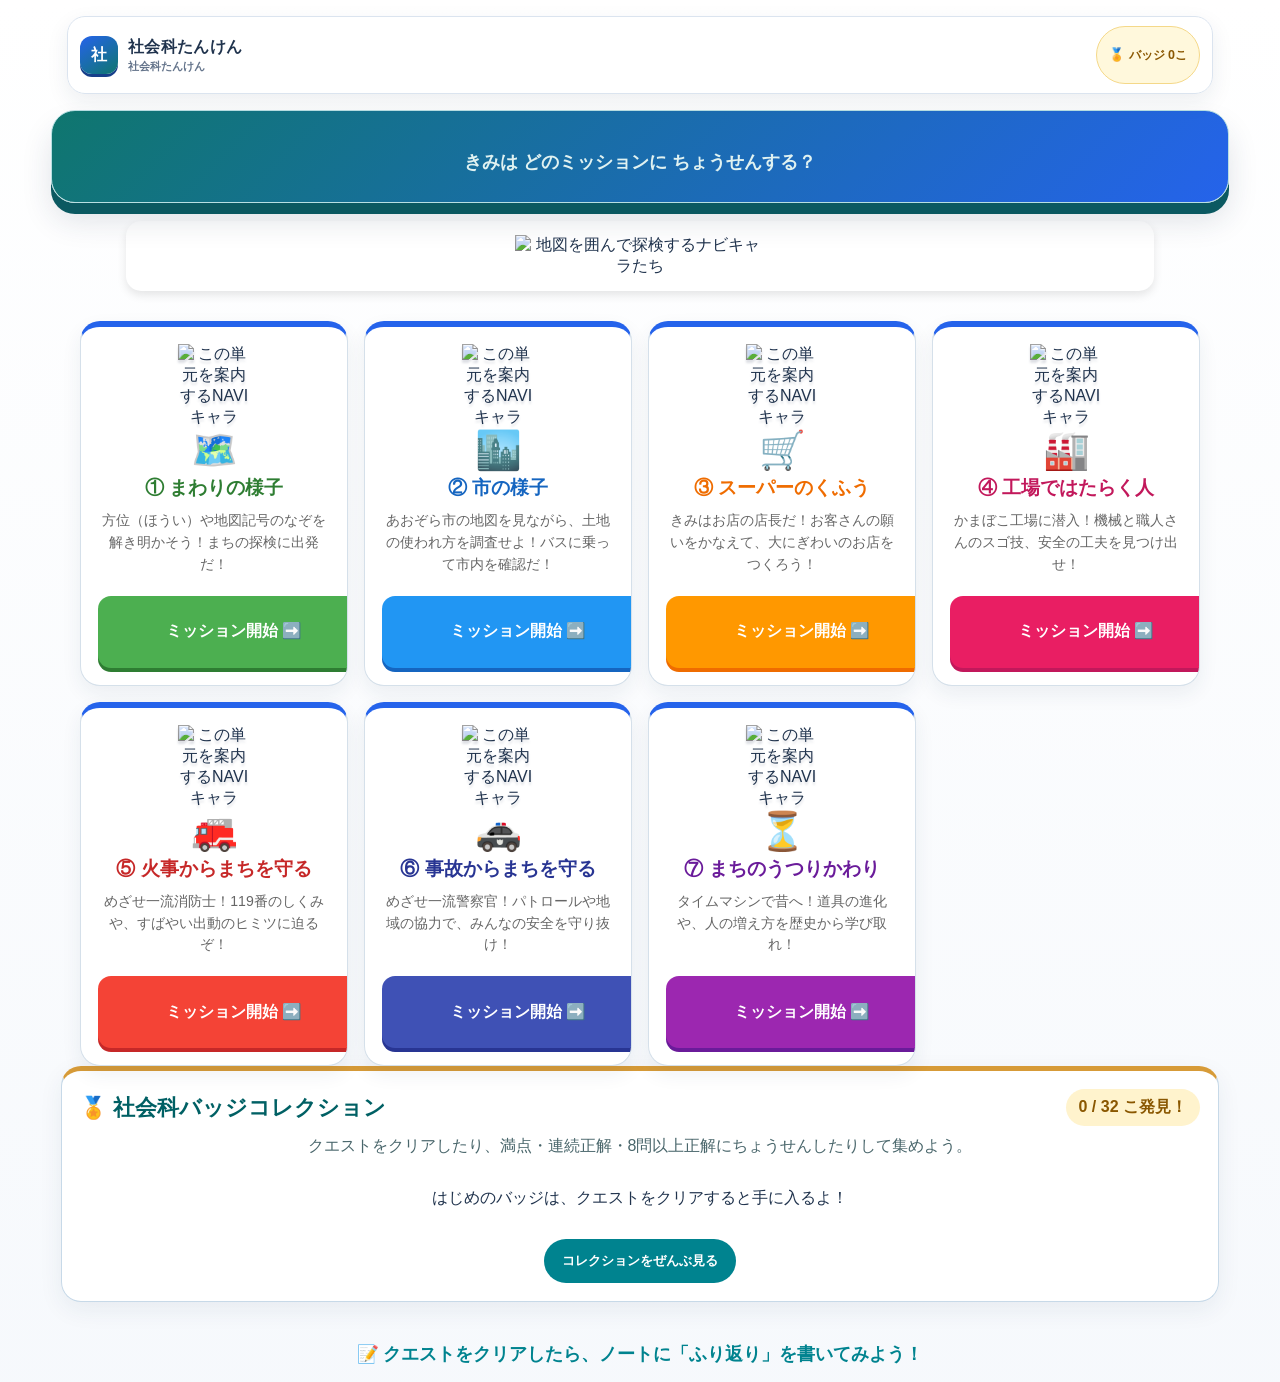
==== commit ba9f552c: "トップにナビキャラ集合イラスト（地図を囲む学習シーン）を追加" ====
--- a/index.html
+++ b/index.html
@@ -28,6 +28,21 @@
         h1 { margin: 0; font-size: 2.2em; letter-spacing: 2px;}
         p.subtitle { margin: 10px 0 0 0; font-size: 1.2em; font-weight: bold; color: #e0f2f1; }
         
+        .hero-illustration {
+            max-width: 1000px;
+            margin: 0 auto 30px;
+            background-color: white;
+            border-radius: 15px;
+            padding: 14px;
+            box-shadow: 0 4px 10px rgba(0,0,0,0.1);
+        }
+        .hero-illustration img {
+            display: block;
+            margin: 0 auto;
+            width: min(250px, 78vw);
+            height: auto;
+        }
+
         .mission-grid {
             display: grid;
             grid-template-columns: repeat(auto-fit, minmax(280px, 1fr));
@@ -126,6 +141,10 @@
         <p class="subtitle">きみは どのミッションに ちょうせんする？</p>
     </div>
 
+    <div class="hero-illustration">
+        <img src="https://tt-sensei.github.io/navi-character-/assets/web/groups/learning/group-learning-social-map.webp" alt="地図を囲んで探検するナビキャラたち">
+    </div>
+
     <div class="mission-grid">
         <div class="mission-card card-1">
             <div class="icon">🗺️</div>
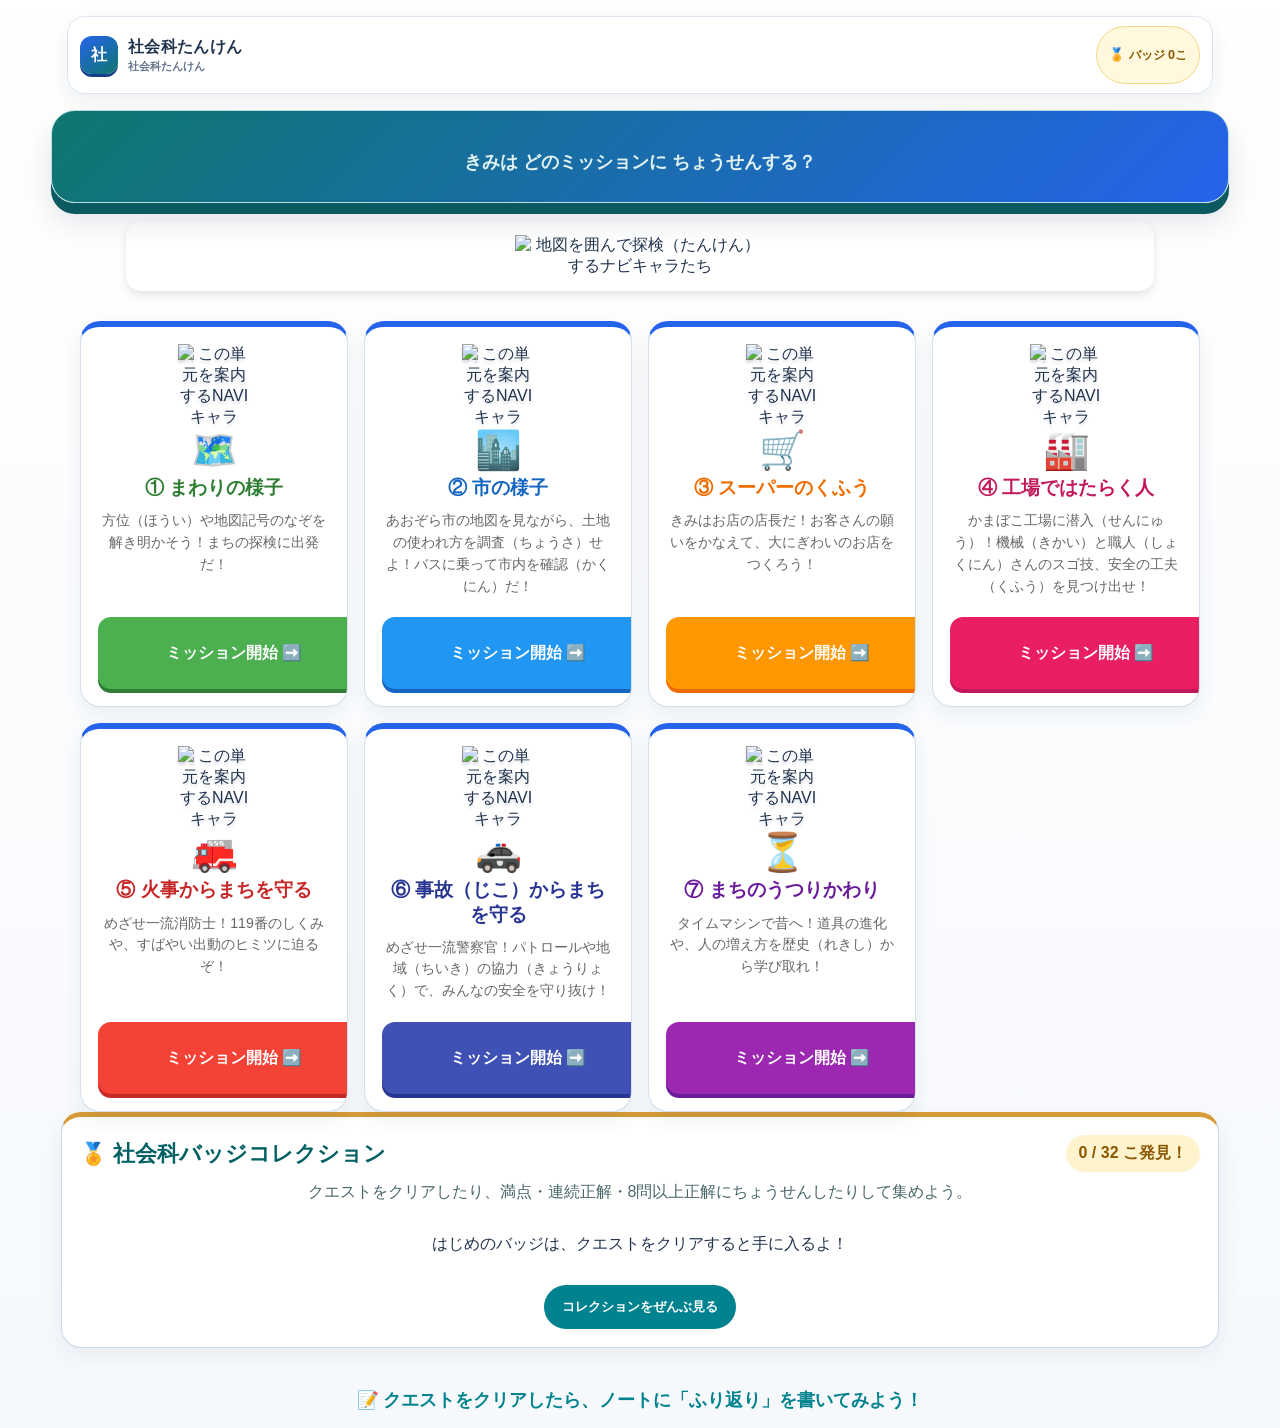
==== commit 9943528b: "問題の総見直しとふりがな総点検（全106問点検・解説と選択肢の手直し・括弧読みを全面追加）" ====
--- a/index.html
+++ b/index.html
@@ -142,7 +142,7 @@
     </div>
 
     <div class="hero-illustration">
-        <img src="https://tt-sensei.github.io/navi-character-/assets/web/groups/learning/group-learning-social-map.webp" alt="地図を囲んで探検するナビキャラたち">
+        <img src="https://tt-sensei.github.io/navi-character-/assets/web/groups/learning/group-learning-social-map.webp" alt="地図を囲んで探検（たんけん）するナビキャラたち">
     </div>
 
     <div class="mission-grid">
@@ -156,7 +156,7 @@
         <div class="mission-card card-2">
             <div class="icon">🏙️</div>
             <div class="mission-title">② 市の様子</div>
-            <div class="mission-desc">あおぞら市の地図を見ながら、土地の使われ方を調査せよ！バスに乗って市内を確認だ！</div>
+            <div class="mission-desc">あおぞら市の地図を見ながら、土地の使われ方を調査（ちょうさ）せよ！バスに乗って市内を確認（かくにん）だ！</div>
             <a href="unit2.html" class="start-btn">ミッション開始 ➡️</a>
         </div>
 
@@ -170,7 +170,7 @@
         <div class="mission-card card-4">
             <div class="icon">🏭</div>
             <div class="mission-title">④ 工場ではたらく人</div>
-            <div class="mission-desc">かまぼこ工場に潜入！機械と職人さんのスゴ技、安全の工夫を見つけ出せ！</div>
+            <div class="mission-desc">かまぼこ工場に潜入（せんにゅう）！機械（きかい）と職人（しょくにん）さんのスゴ技、安全の工夫（くふう）を見つけ出せ！</div>
             <a href="unit4.html" class="start-btn">ミッション開始 ➡️</a>
         </div>
 
@@ -183,15 +183,15 @@
 
         <div class="mission-card card-6">
             <div class="icon">🚓</div>
-            <div class="mission-title">⑥ 事故からまちを守る</div>
-            <div class="mission-desc">めざせ一流警察官！パトロールや地域の協力で、みんなの安全を守り抜け！</div>
+            <div class="mission-title">⑥ 事故（じこ）からまちを守る</div>
+            <div class="mission-desc">めざせ一流警察官！パトロールや地域（ちいき）の協力（きょうりょく）で、みんなの安全を守り抜け！</div>
             <a href="unit6.html" class="start-btn">ミッション開始 ➡️</a>
         </div>
 
         <div class="mission-card card-7">
             <div class="icon">⏳</div>
             <div class="mission-title">⑦ まちのうつりかわり</div>
-            <div class="mission-desc">タイムマシンで昔へ！道具の進化や、人の増え方を歴史から学び取れ！</div>
+            <div class="mission-desc">タイムマシンで昔へ！道具の進化や、人の増え方を歴史（れきし）から学び取れ！</div>
             <a href="unit7.html" class="start-btn">ミッション開始 ➡️</a>
         </div>
     </div>
